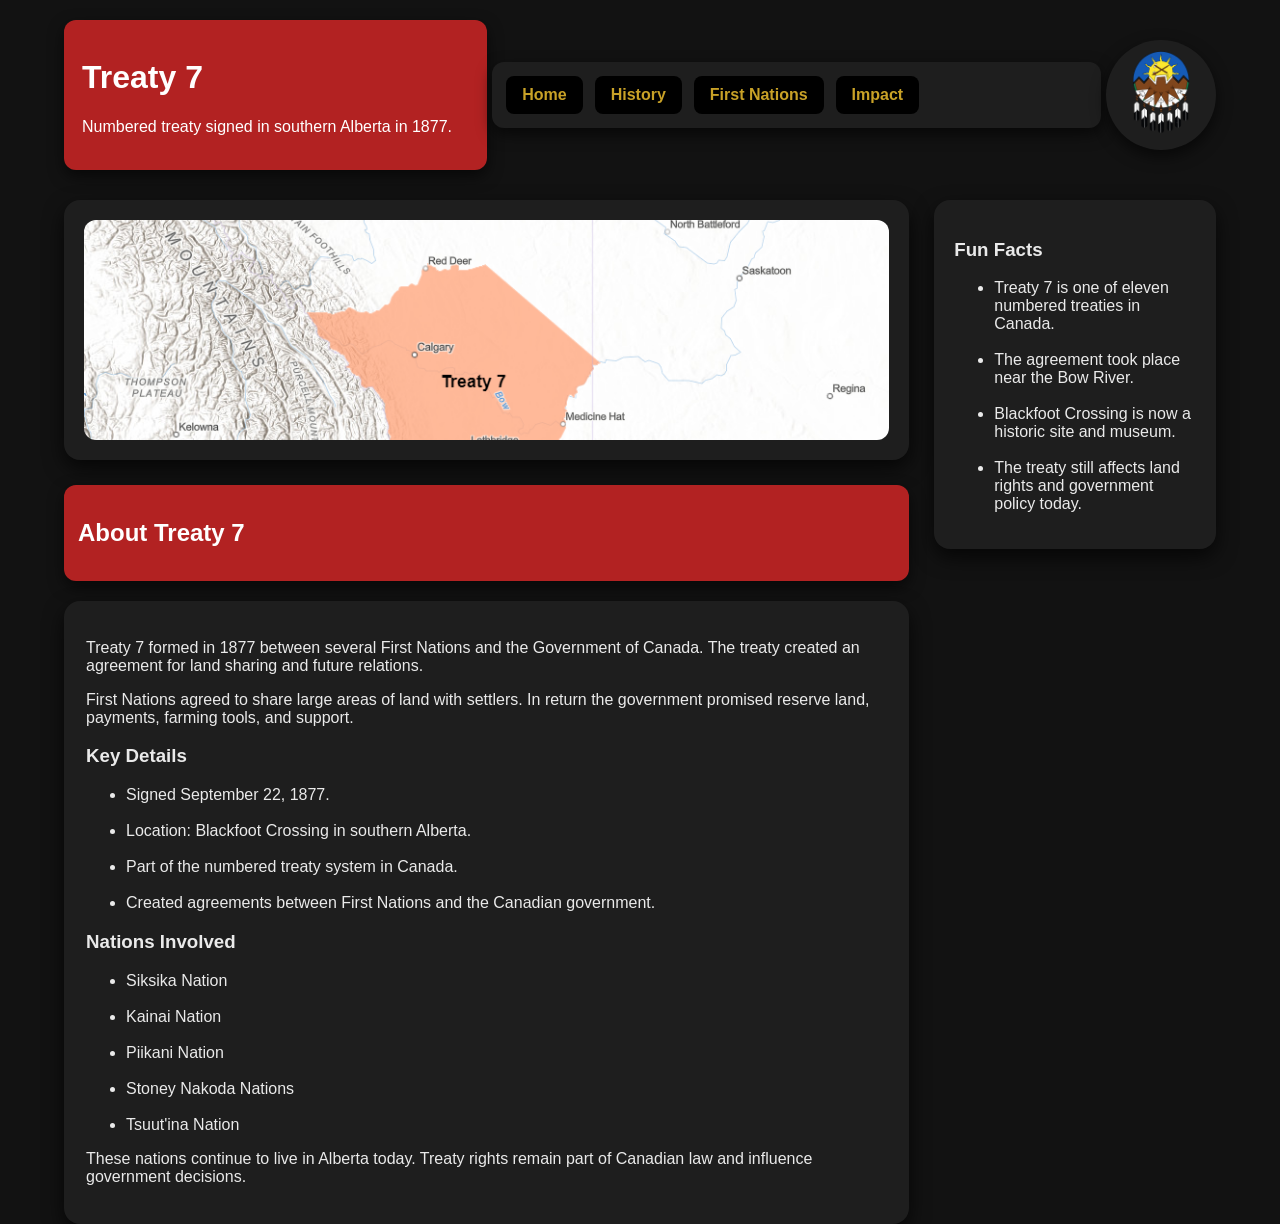
==== index.html @ 4aa3cc57 "added hystory web page" ====
<!DOCTYPE html>
<html>
    <head>
        <meta charset="UTF-8">
        <meta name="viewport" content="width=device-width, initial-scale=1.0">
        <title>Treaty 7</title>
        <link rel="stylesheet" href="style-sheet.css">
        <style>
        

        </style>
    </head>

<body>

<div class="container">

    <header class="top">

        <div class="heading">
            <h1>Treaty 7</h1>
            <p>Numbered treaty signed in southern Alberta in 1877.</p>
        </div>

        <nav class="nav">
            <a href="index.html">Home</a>
            <a href="history.html">History</a>
            <a href="#">First Nations</a>
            <a href="#">Impact</a>
        </nav>

        <div class="logo">
            <img src="images/treaty7logo.png" alt="Logo Image" id="logo">
        </div>

    </header>

    <div class="main">

        <div class="left">

            <div class="banner">
                <img src="images/Treaty7banner.png" alt="Banner Image" id="banner">
            </div>

            <div class="subheading">
                <h2>About Treaty 7</h2>
            </div>

            <div class="info">

                <p>
                Treaty 7 formed in 1877 between several First Nations and the Government of Canada. 
                The treaty created an agreement for land sharing and future relations.
                </p>

                <p>
                First Nations agreed to share large areas of land with settlers. 
                In return the government promised reserve land, payments, farming tools, and support.
                </p>

                <h3>Key Details</h3>

                <ul>
                    <li>Signed September 22, 1877.</li>
                    <br/>
                    <li>Location: Blackfoot Crossing in southern Alberta.</li>
                    <br/>
                    <li>Part of the numbered treaty system in Canada.</li>
                    <br/>
                    <li>Created agreements between First Nations and the Canadian government.</li>
                </ul>

                <h3>Nations Involved</h3>

                <ul>
                    <li>Siksika Nation</li>
                    <br/>
                    <li>Kainai Nation</li>
                    <br/>
                    <li>Piikani Nation</li>
                    <br/>
                    <li>Stoney Nakoda Nations</li>
                    <br/>
                    <li>Tsuut'ina Nation</li>
                </ul>

                <p>
                These nations continue to live in Alberta today. 
                Treaty rights remain part of Canadian law and influence government decisions.
                </p>

            </div>

        </div>

        <aside class="sidebar">

            <div class="funfacts">

                <h3>Fun Facts</h3>

                <ul>
                    <li>Treaty 7 is one of eleven numbered treaties in Canada.</li>
                    <br/>
                    <li>The agreement took place near the Bow River.</li>
                    <br/>
                    <li>Blackfoot Crossing is now a historic site and museum.</li>
                    <br/>
                    <li>The treaty still affects land rights and government policy today.</li>
                </ul>

            </div>

        </aside>

    </div>

</div>

</body>
</html>
---- style-sheet.css ----
body
{
    margin: 0;
    font-family: Arial, sans-serif;
    background-color: #121212;
    color: #EAEAEA;
}

.container
{
    width: 90%;
    margin: auto;
}

/* top layout */

.top
{
    display: flex;
    align-items: center;
    justify-content: space-between;
    margin-top: 20px;
}

.heading
{
    background-color: #B22222;
    color: white;
    padding: 18px;
    border-radius: 12px;
    box-shadow: 0 6px 15px rgba(0,0,0,0.6);
    flex: 2;
    transition: transform 0.3s;
}

.heading:hover
{
    transform: translateY(-3px);
}

/* navigation buttons */

.nav
{
    background-color: #1E1E1E;
    padding: 14px;
    border-radius: 12px;
    flex: 3;
    display: flex;
    gap: 12px;
    box-shadow: 0 6px 15px rgba(0,0,0,0.6);
    margin-left: 5px;
}

.nav a
{
    background-color: #000000;
    color: #C9A227;
    padding: 10px 16px;
    border-radius: 8px;
    text-decoration: none;
    font-weight: bold;
    transition: transform 0.2s, background-color 0.2s;
}

.nav a:hover
{
    background-color: #B22222;
    transform: scale(1.1);
    color: white;
}

/* logo */

.logo
{
    background-color: #1E1E1E;
    width: 110px;
    height: 110px;
    border-radius: 50%;
    display: flex;
    align-items: center;
    justify-content: center;
    box-shadow: 0 6px 15px rgba(0,0,0,0.6);
    transition: transform 0.3s;
    margin-left: 5px;
}
#logo
{
    width: 60px;
}

.logo:hover
{
    transform: scale(1.05);
}

.main{
        display: flex;
        margin-top: 30px;
    }

    .left{
        flex: 3;
    }

    .banner{
        background-color: #1E1E1E;
        height: 220px;
        border-radius: 16px;
        padding: 20px;
        margin-bottom: 25px;
        box-shadow: 0 8px 20px rgba(0,0,0,0.7);
        transition: transform 0.3s;
    }
    #banner{
        width: 100%;
        height: 100%;
        object-fit: cover;
        border-radius: 12px;
    }

    .banner:hover{
        transform: translateY(-4px);
    }

    .subheading{
        background-color: #B22222;
        color: white;
        padding: 14px;
        border-radius: 12px;
        margin-bottom: 20px;
        box-shadow: 0 6px 15px rgba(0,0,0,0.6);
    }

    .info{
        background-color: #1E1E1E;
        padding: 22px;
        border-radius: 16px;
        box-shadow: 0 8px 20px rgba(0,0,0,0.7);
    }

    /* sidebar */

    .sidebar{
        flex: 1;
        margin-left: 25px;
    }

    .funfacts{
        background-color: #1E1E1E;
        padding: 20px;
        border-radius: 16px;
        box-shadow: 0 8px 20px rgba(0,0,0,0.7);
        transition: transform 0.3s;
    }

    .funfacts:hover{
        transform: translateY(-4px);
    }
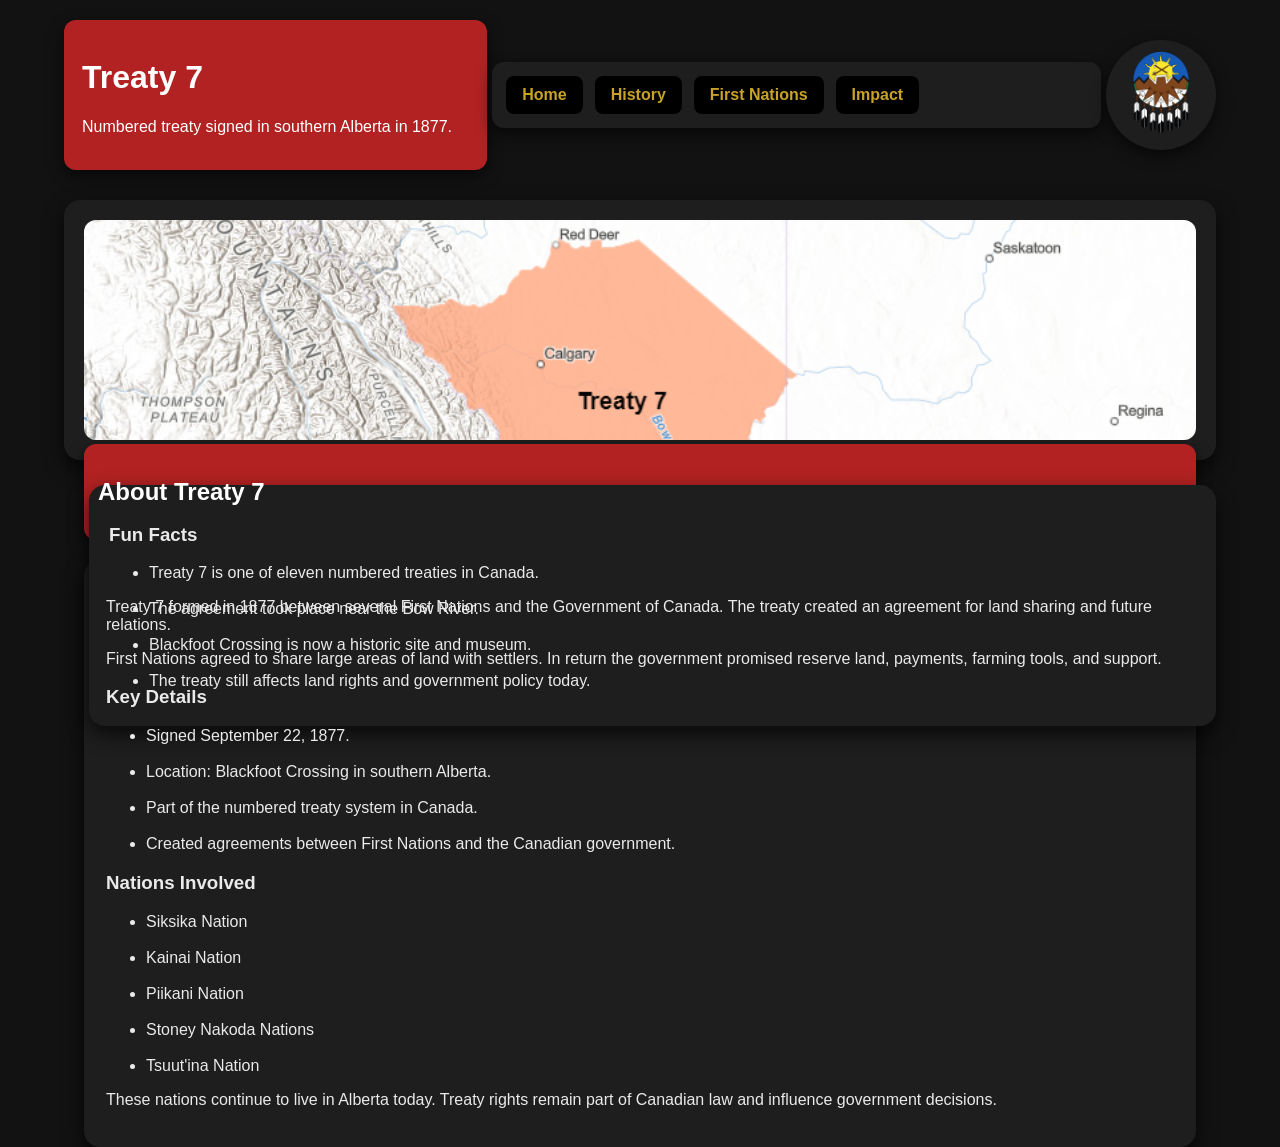
==== commit d55ce519: "did something" ====
--- a/index.html
+++ b/index.html
@@ -40,8 +40,9 @@
         <div class="left">
 
             <div class="banner">
-                <img src="images/Treaty7banner.png" alt="Banner Image" id="banner">
-            </div>
+                <img src="images/Treaty7banner.png" alt="Banner Image" id="banner" 
+</div>
+            
 
             <div class="subheading">
                 <h2>About Treaty 7</h2>
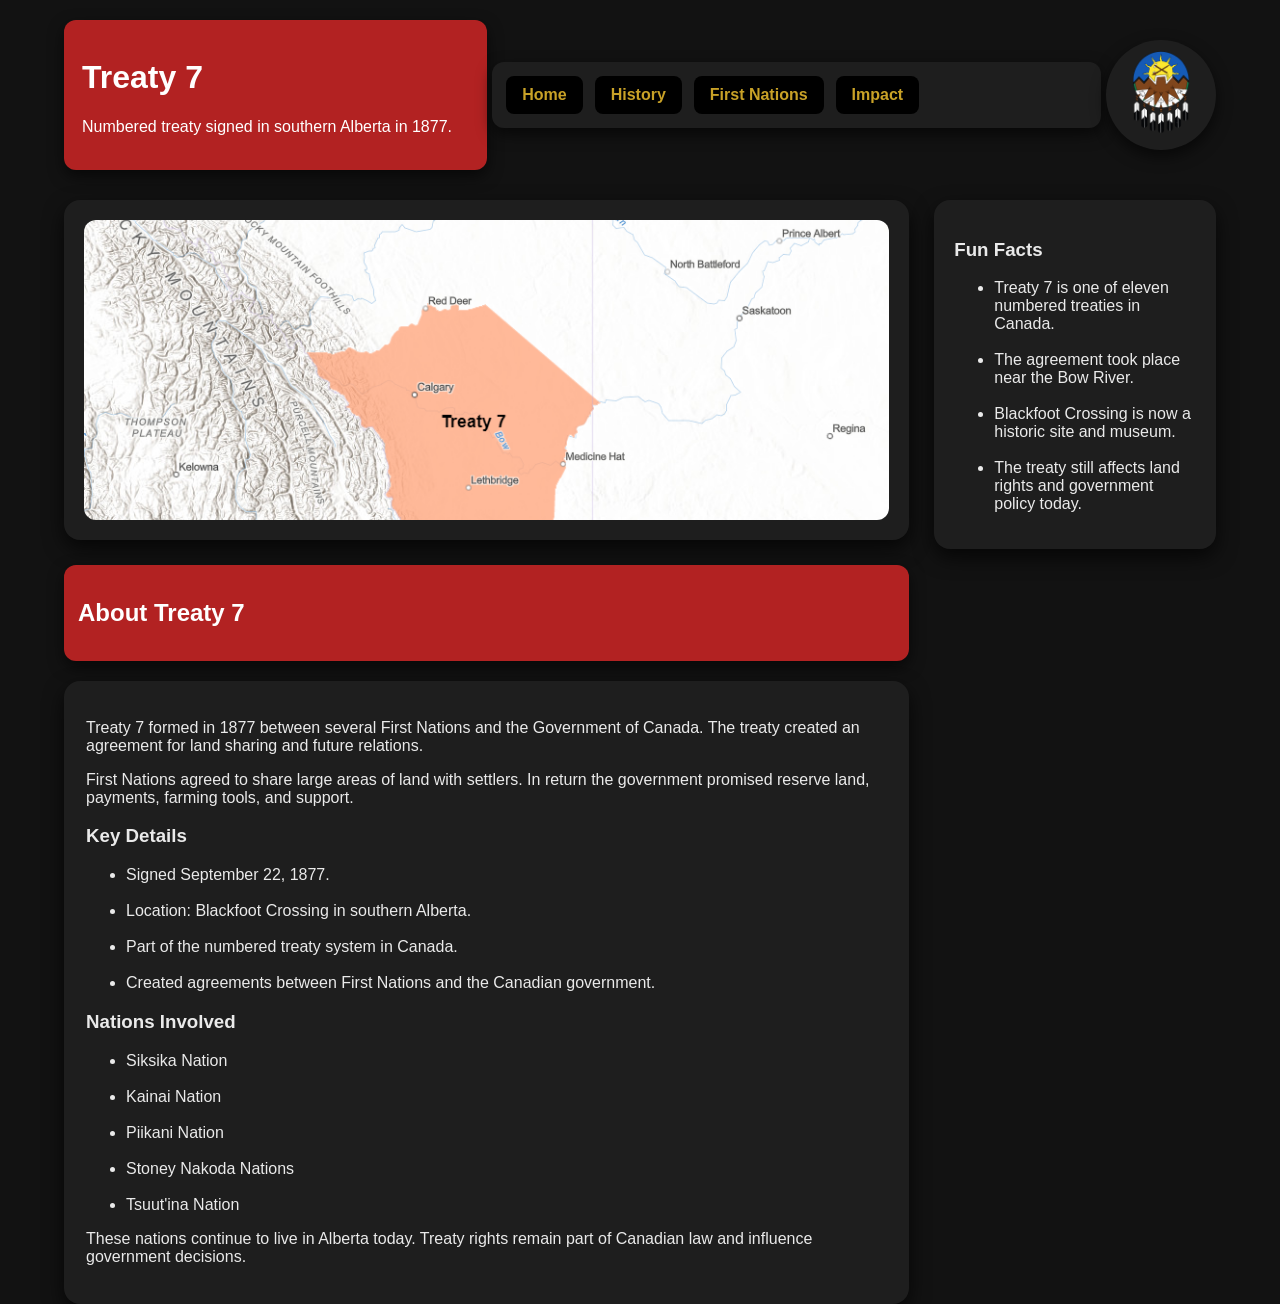
==== commit 76347c0f: "hello" ====
--- a/index.html
+++ b/index.html
@@ -5,11 +5,7 @@
         <meta name="viewport" content="width=device-width, initial-scale=1.0">
         <title>Treaty 7</title>
         <link rel="stylesheet" href="style-sheet.css">
-        <style>
         
-
-        </style>
-    </head>
 
 <body>
 
@@ -25,7 +21,7 @@
         <nav class="nav">
             <a href="index.html">Home</a>
             <a href="history.html">History</a>
-            <a href="#">First Nations</a>
+            <a href="firstnations.html">First Nations</a>
             <a href="#">Impact</a>
         </nav>
 
@@ -39,11 +35,9 @@
 
         <div class="left">
 
-            <div class="banner">
-                <img src="images/Treaty7banner.png" alt="Banner Image" id="banner" 
-</div>
-            
-
+            <div class="banner" style="height: 300px;">
+                <img src="images/Treaty7banner.png" alt="Banner Image" id="banner">
+            </div>
             <div class="subheading">
                 <h2>About Treaty 7</h2>
             </div>
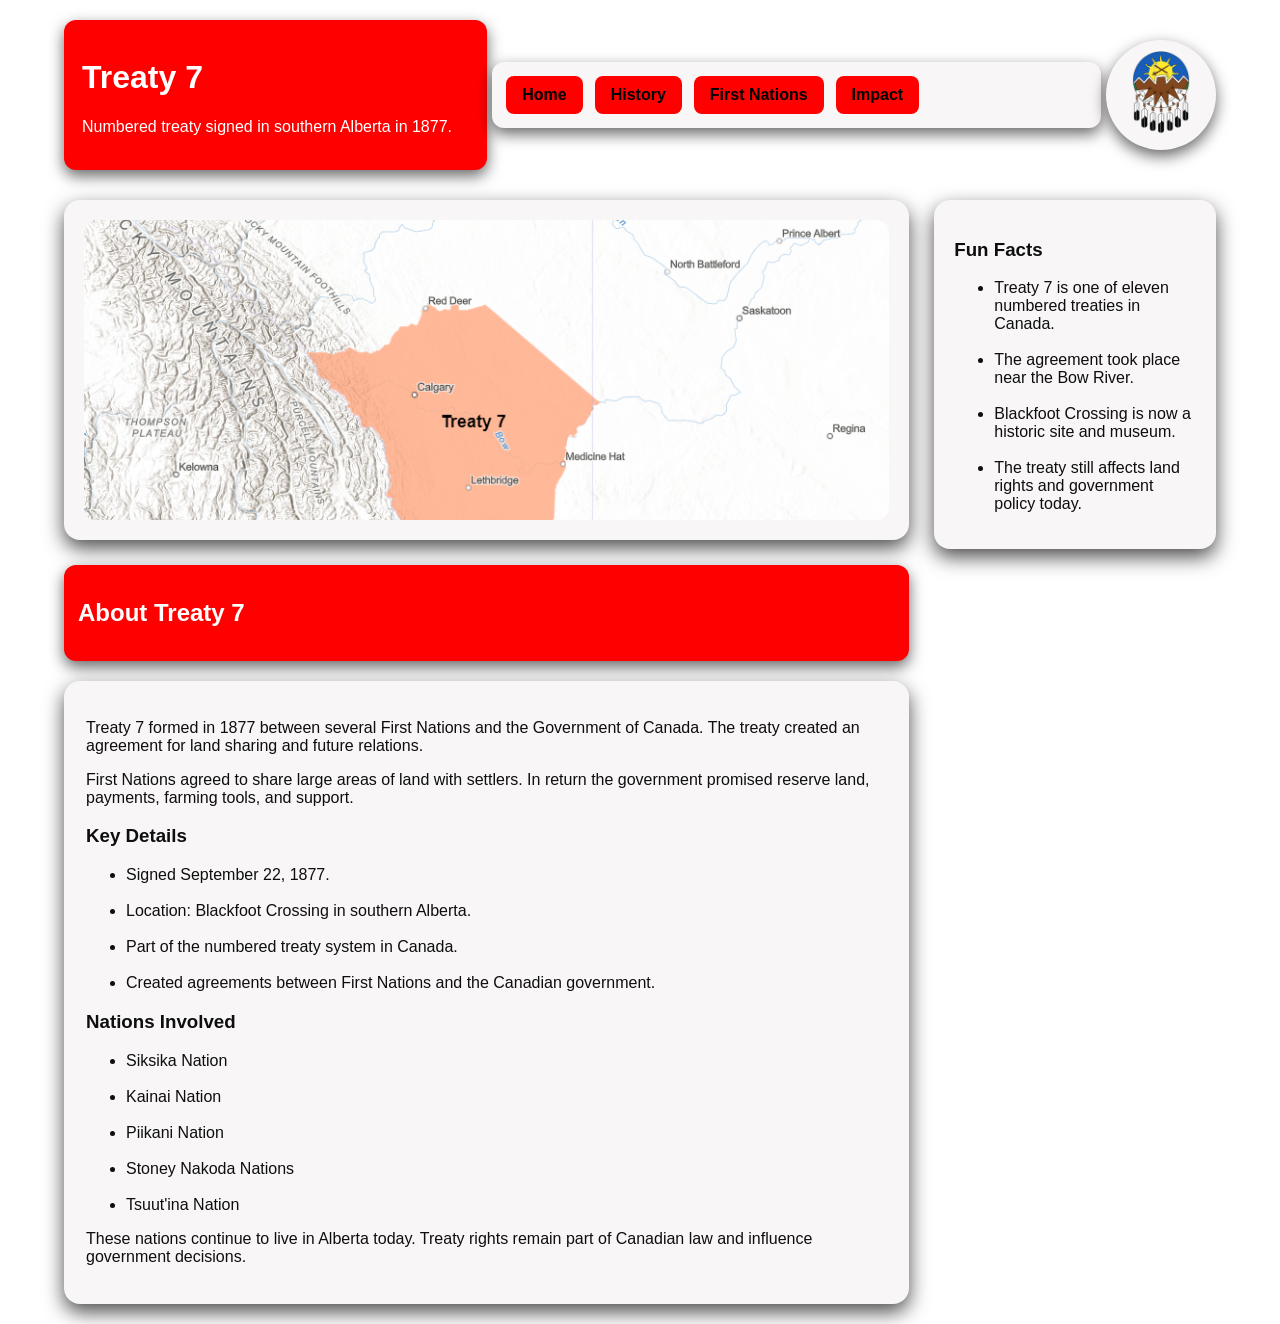
==== commit 7a29dbc0: "hardman's recomedation" ====
--- a/index.html
+++ b/index.html
@@ -1,117 +1,102 @@
-<!DOCTYPE html>
+<!doctype html>
 <html>
-    <head>
-        <meta charset="UTF-8">
-        <meta name="viewport" content="width=device-width, initial-scale=1.0">
-        <title>Treaty 7</title>
-        <link rel="stylesheet" href="style-sheet.css">
-        
+  <head>
+    <meta charset="UTF-8" />
+    <meta name="viewport" content="width=device-width, initial-scale=1.0" />
+    <title>Treaty 7</title>
+    <link rel="stylesheet" href="style-sheet.css" />
+  </head>
+  <body>
+    <header class="top">
+      <!-- This is correct -->
+      <div class="heading">
+        <h1>Treaty 7</h1>
+        <p>Numbered treaty signed in southern Alberta in 1877.</p>
+      </div>
 
-<body>
+      <nav class="nav">
+        <a href="index.html">Home</a>
+        <a href="history.html">History</a>
+        <a href="firstnations.html">First Nations</a>
+        <a href="#">Impact</a>
+      </nav>
 
-<div class="container">
-
-    <header class="top">
-
-        <div class="heading">
-            <h1>Treaty 7</h1>
-            <p>Numbered treaty signed in southern Alberta in 1877.</p>
-        </div>
-
-        <nav class="nav">
-            <a href="index.html">Home</a>
-            <a href="history.html">History</a>
-            <a href="firstnations.html">First Nations</a>
-            <a href="#">Impact</a>
-        </nav>
-
-        <div class="logo">
-            <img src="images/treaty7logo.png" alt="Logo Image" id="logo">
-        </div>
-
+      <!-- This one is correct. -->
+      <div id="logo">
+        <img src="images/treaty7logo.png" alt="Logo Image" />
+      </div>
     </header>
 
-    <div class="main">
-
-        <div class="left">
-
-            <div class="banner" style="height: 300px;">
-                <img src="images/Treaty7banner.png" alt="Banner Image" id="banner">
-            </div>
-            <div class="subheading">
-                <h2>About Treaty 7</h2>
-            </div>
-
-            <div class="info">
-
-                <p>
-                Treaty 7 formed in 1877 between several First Nations and the Government of Canada. 
-                The treaty created an agreement for land sharing and future relations.
-                </p>
-
-                <p>
-                First Nations agreed to share large areas of land with settlers. 
-                In return the government promised reserve land, payments, farming tools, and support.
-                </p>
-
-                <h3>Key Details</h3>
-
-                <ul>
-                    <li>Signed September 22, 1877.</li>
-                    <br/>
-                    <li>Location: Blackfoot Crossing in southern Alberta.</li>
-                    <br/>
-                    <li>Part of the numbered treaty system in Canada.</li>
-                    <br/>
-                    <li>Created agreements between First Nations and the Canadian government.</li>
-                </ul>
-
-                <h3>Nations Involved</h3>
-
-                <ul>
-                    <li>Siksika Nation</li>
-                    <br/>
-                    <li>Kainai Nation</li>
-                    <br/>
-                    <li>Piikani Nation</li>
-                    <br/>
-                    <li>Stoney Nakoda Nations</li>
-                    <br/>
-                    <li>Tsuut'ina Nation</li>
-                </ul>
-
-                <p>
-                These nations continue to live in Alberta today. 
-                Treaty rights remain part of Canadian law and influence government decisions.
-                </p>
-
-            </div>
-
+    <main>
+      <!-- Change this to section -->
+      <section class="left">
+        <!-- This div also makes sense -->
+        <div class="banner" style="height: 300px">
+          <img src="images/Treaty7banner.png" alt="Banner Image" id="banner" />
         </div>
-
-        <aside class="sidebar">
-
-            <div class="funfacts">
-
-                <h3>Fun Facts</h3>
-
-                <ul>
-                    <li>Treaty 7 is one of eleven numbered treaties in Canada.</li>
-                    <br/>
-                    <li>The agreement took place near the Bow River.</li>
-                    <br/>
-                    <li>Blackfoot Crossing is now a historic site and museum.</li>
-                    <br/>
-                    <li>The treaty still affects land rights and government policy today.</li>
-                </ul>
-
-            </div>
-
-        </aside>
-
-    </div>
-
-</div>
-
-</body>
+        <!-- Based on styling, this also makes sense -->
+        <div class="subheading">
+          <h2>About Treaty 7</h2>
+        </div>
+        <!-- This div makes sense -->
+        <div class="info">
+          <p>
+            Treaty 7 formed in 1877 between several First Nations and the
+            Government of Canada. The treaty created an agreement for land
+            sharing and future relations.
+          </p>
+          <p>
+            First Nations agreed to share large areas of land with settlers. In
+            return the government promised reserve land, payments, farming
+            tools, and support.
+          </p>
+          <h3>Key Details</h3>
+          <ul>
+            <li>Signed September 22, 1877.</li>
+            <br />
+            <li>Location: Blackfoot Crossing in southern Alberta.</li>
+            <br />
+            <li>Part of the numbered treaty system in Canada.</li>
+            <br />
+            <li>
+              Created agreements between First Nations and the Canadian
+              government.
+            </li>
+          </ul>
+          <h3>Nations Involved</h3>
+          <ul>
+            <li>Siksika Nation</li>
+            <br />
+            <li>Kainai Nation</li>
+            <br />
+            <li>Piikani Nation</li>
+            <br />
+            <li>Stoney Nakoda Nations</li>
+            <br />
+            <li>Tsuut'ina Nation</li>
+          </ul>
+          <p>
+            These nations continue to live in Alberta today. Treaty rights
+            remain part of Canadian law and influence government decisions.
+          </p>
+        </div>
+      </section>
+      <aside class="sidebar">
+        <div class="funfacts">
+          <h3>Fun Facts</h3>
+          <ul>
+            <li>Treaty 7 is one of eleven numbered treaties in Canada.</li>
+            <br />
+            <li>The agreement took place near the Bow River.</li>
+            <br />
+            <li>Blackfoot Crossing is now a historic site and museum.</li>
+            <br />
+            <li>
+              The treaty still affects land rights and government policy today.
+            </li>
+          </ul>
+        </div>
+      </aside>
+    </main>
+  </body>
 </html>
--- a/style-sheet.css
+++ b/style-sheet.css
@@ -1,161 +1,175 @@
-body
-{
-    margin: 0;
-    font-family: Arial, sans-serif;
-    background-color: #121212;
-    color: #EAEAEA;
+/* Reset default browser margin and set global styles */
+body {
+  margin: 0; /* Removes default page margin */
+  font-family: Arial, sans-serif; /* Sets the font for the whole site */
+  background-color: oklch(
+    100% 0.00011 271.152
+  ); /* Dark background for night mode look */
+  color: #0e0e0e; /* Light text color for contrast */
 }
 
-.container
-{
-    width: 90%;
-    margin: auto;
+/* Main page container */
+header,
+main {
+  width: 90%; /* Makes content slightly narrower than full screen */
+  margin: auto; /* Centers the container horizontally */
 }
 
-/* top layout */
+/* ===== TOP SECTION LAYOUT ===== */
 
-.top
-{
-    display: flex;
-    align-items: center;
-    justify-content: space-between;
-    margin-top: 20px;
+.top {
+  display: flex; /* Uses flexbox layout */
+  align-items: center; /* Vertically centers items */
+  justify-content: space-between; /* Spaces items evenly */
+  margin-top: 20px; /* Adds space above the top section */
 }
 
-.heading
-{
-    background-color: #B22222;
-    color: white;
-    padding: 18px;
-    border-radius: 12px;
-    box-shadow: 0 6px 15px rgba(0,0,0,0.6);
-    flex: 2;
-    transition: transform 0.3s;
+/* Website title/header box */
+.heading {
+  background-color: #ff0000; /* Dark red background */
+  color: white; /* White text */
+  padding: 18px; /* Space inside the box */
+  border-radius: 12px; /* Rounded corners */
+  box-shadow: 0 6px 15px rgba(0, 0, 0, 0.6); /* Shadow for depth */
+  flex: 2; /* Takes 2 parts of the flex layout */
+  transition: transform 0.3s; /* Smooth hover animation */
 }
 
-.heading:hover
-{
-    transform: translateY(-3px);
+/* Small hover lift effect */
+.heading:hover {
+  transform: translateY(-3px); /* Moves box slightly upward */
 }
 
-/* navigation buttons */
+/* ===== NAVIGATION BAR ===== */
 
-.nav
-{
-    background-color: #1E1E1E;
-    padding: 14px;
-    border-radius: 12px;
-    flex: 3;
-    display: flex;
-    gap: 12px;
-    box-shadow: 0 6px 15px rgba(0,0,0,0.6);
-    margin-left: 5px;
+.nav {
+  background-color: #f8f6f6; /* Dark grey background */
+  padding: 14px; /* Space inside nav bar */
+  border-radius: 12px; /* Rounded corners */
+  flex: 3; /* Takes more space than heading */
+  display: flex; /* Flex layout for buttons */
+  gap: 12px; /* Space between buttons */
+  box-shadow: 0 6px 15px rgba(0, 0, 0, 0.6); /* Shadow */
+  margin-left: 5px; /* Small gap from heading */
 }
 
-.nav a
-{
-    background-color: #000000;
-    color: #C9A227;
-    padding: 10px 16px;
-    border-radius: 8px;
-    text-decoration: none;
-    font-weight: bold;
-    transition: transform 0.2s, background-color 0.2s;
+/* Navigation links styled like buttons */
+.nav a {
+  background-color: #ff0000; /* Black button background */
+  color: #000000; /* Gold text color */
+  padding: 10px 16px; /* Button size */
+  border-radius: 8px; /* Rounded button edges */
+  text-decoration: none; /* Removes underline */
+  font-weight: bold; /* Bold text */
+  transition:
+    transform 0.2s,
+    background-color 0.2s; /* Smooth animation */
 }
 
-.nav a:hover
-{
-    background-color: #B22222;
-    transform: scale(1.1);
-    color: white;
+/* Button hover effect */
+.nav a:hover {
+  background-color: #b22222; /* Turns red on hover */
+  transform: scale(1.1); /* Slight enlargement */
+  color: rgb(255, 255, 255); /* Text turns white */
 }
 
-/* logo */
+/* ===== LOGO STYLING ===== */
 
-.logo
-{
-    background-color: #1E1E1E;
-    width: 110px;
-    height: 110px;
-    border-radius: 50%;
-    display: flex;
-    align-items: center;
-    justify-content: center;
-    box-shadow: 0 6px 15px rgba(0,0,0,0.6);
-    transition: transform 0.3s;
-    margin-left: 5px;
-}
-#logo
-{
-    width: 60px;
+#logo {
+  background-color: #f8f6f6; /* Dark circle background */
+  width: 110px; /* Circle width */
+  height: 110px; /* Circle height */
+  border-radius: 50%; /* Makes it a circle */
+  display: flex; /* Flexbox for centering logo */
+  align-items: center; /* Vertical center */
+  justify-content: center; /* Horizontal center */
+  box-shadow: 0 6px 15px rgba(0, 0, 0, 0.6); /* Shadow */
+  transition: transform 0.3s; /* Smooth hover animation */
+  margin-left: 5px; /* Space from nav */
 }
 
-.logo:hover
-{
-    transform: scale(1.05);
+/* Actual image inside logo circle */
+#logo img {
+  width: 60px; /* Logo image size */
 }
 
-.main{
-        display: flex;
-        margin-top: 30px;
-    }
+/* Logo hover effect */
+#logo:hover {
+  transform: scale(1.05); /* Slight zoom when hovered */
+}
 
-    .left{
-        flex: 3;
-    }
+/* ===== MAIN CONTENT LAYOUT ===== */
 
-    .banner{
-        background-color: #1E1E1E;
-        height: 220px;
-        border-radius: 16px;
-        padding: 20px;
-        margin-bottom: 25px;
-        box-shadow: 0 8px 20px rgba(0,0,0,0.7);
-        transition: transform 0.3s;
-    }
-    #banner{
-        width: 100%;
-        height: 100%;
-        object-fit: cover;
-        border-radius: 12px;
-    }
+main {
+  display: flex; /* Creates two-column layout */
+  margin-top: 30px; /* Space above main content */
+}
 
-    .banner:hover{
-        transform: translateY(-4px);
-    }
+/* Left content area */
+.left {
+  flex: 3; /* Takes most of the page width */
+}
 
-    .subheading{
-        background-color: #B22222;
-        color: white;
-        padding: 14px;
-        border-radius: 12px;
-        margin-bottom: 20px;
-        box-shadow: 0 6px 15px rgba(0,0,0,0.6);
-    }
+/* Banner section */
+.banner {
+  background-color: #f8f6f6; /* Dark background */
+  height: 220px; /* Fixed height */
+  border-radius: 16px; /* Rounded corners */
+  padding: 20px; /* Space inside */
+  margin-bottom: 25px; /* Space below banner */
+  box-shadow: 0 8px 20px rgba(0, 0, 0, 0.7); /* Deep shadow */
+  transition: transform 0.3s; /* Hover animation */
+}
 
-    .info{
-        background-color: #1E1E1E;
-        padding: 22px;
-        border-radius: 16px;
-        box-shadow: 0 8px 20px rgba(0,0,0,0.7);
-    }
+/* Banner image settings */
+#banner {
+  width: 100%; /* Makes image fill container */
+  height: 100%; /* Matches container height */
+  object-fit: cover; /* Crops image properly */
+  border-radius: 12px; /* Rounded edges */
+}
 
-    /* sidebar */
+/* Banner hover effect */
+.banner:hover {
+  transform: translateY(-4px); /* Slight lift */
+}
 
-    .sidebar{
-        flex: 1;
-        margin-left: 25px;
-    }
+/* Subheading boxes */
+.subheading {
+  background-color: #ff0000; /* Red header */
+  color: white; /* White text */
+  padding: 14px; /* Inner spacing */
+  border-radius: 12px; /* Rounded edges */
+  margin-bottom: 20px; /* Space below */
+  box-shadow: 0 6px 15px rgba(0, 0, 0, 0.6); /* Shadow */
+}
 
-    .funfacts{
-        background-color: #1E1E1E;
-        padding: 20px;
-        border-radius: 16px;
-        box-shadow: 0 8px 20px rgba(0,0,0,0.7);
-        transition: transform 0.3s;
-    }
+/* Information content section */
+.info {
+  background-color: #f8f6f6; /* Dark background */
+  padding: 22px; /* Inner spacing */
+  border-radius: 16px; /* Rounded edges */
+  box-shadow: 0 8px 20px rgba(0, 0, 0, 0.7); /* Shadow for depth */
+  margin-bottom: 20px;
+}
 
-    .funfacts:hover{
-        transform: translateY(-4px);
-    }
+/* ===== SIDEBAR ===== */
 
+.sidebar {
+  flex: 1; /* Smaller column on the right */
+  margin-left: 25px; /* Space between main content and sidebar */
+}
+
+/* Fun facts card */
+.funfacts {
+  background-color: #f8f6f6; /* Dark background */
+  padding: 20px; /* Inner spacing */
+  border-radius: 16px; /* Rounded corners */
+  box-shadow: 0 8px 20px rgba(0, 0, 0, 0.7); /* Shadow */
+  transition: transform 0.3s; /* Hover animation */
+}
+
+/* Fun facts hover effect */
+.funfacts:hover {
+  transform: translateY(-4px); /* Slight lift */
+}
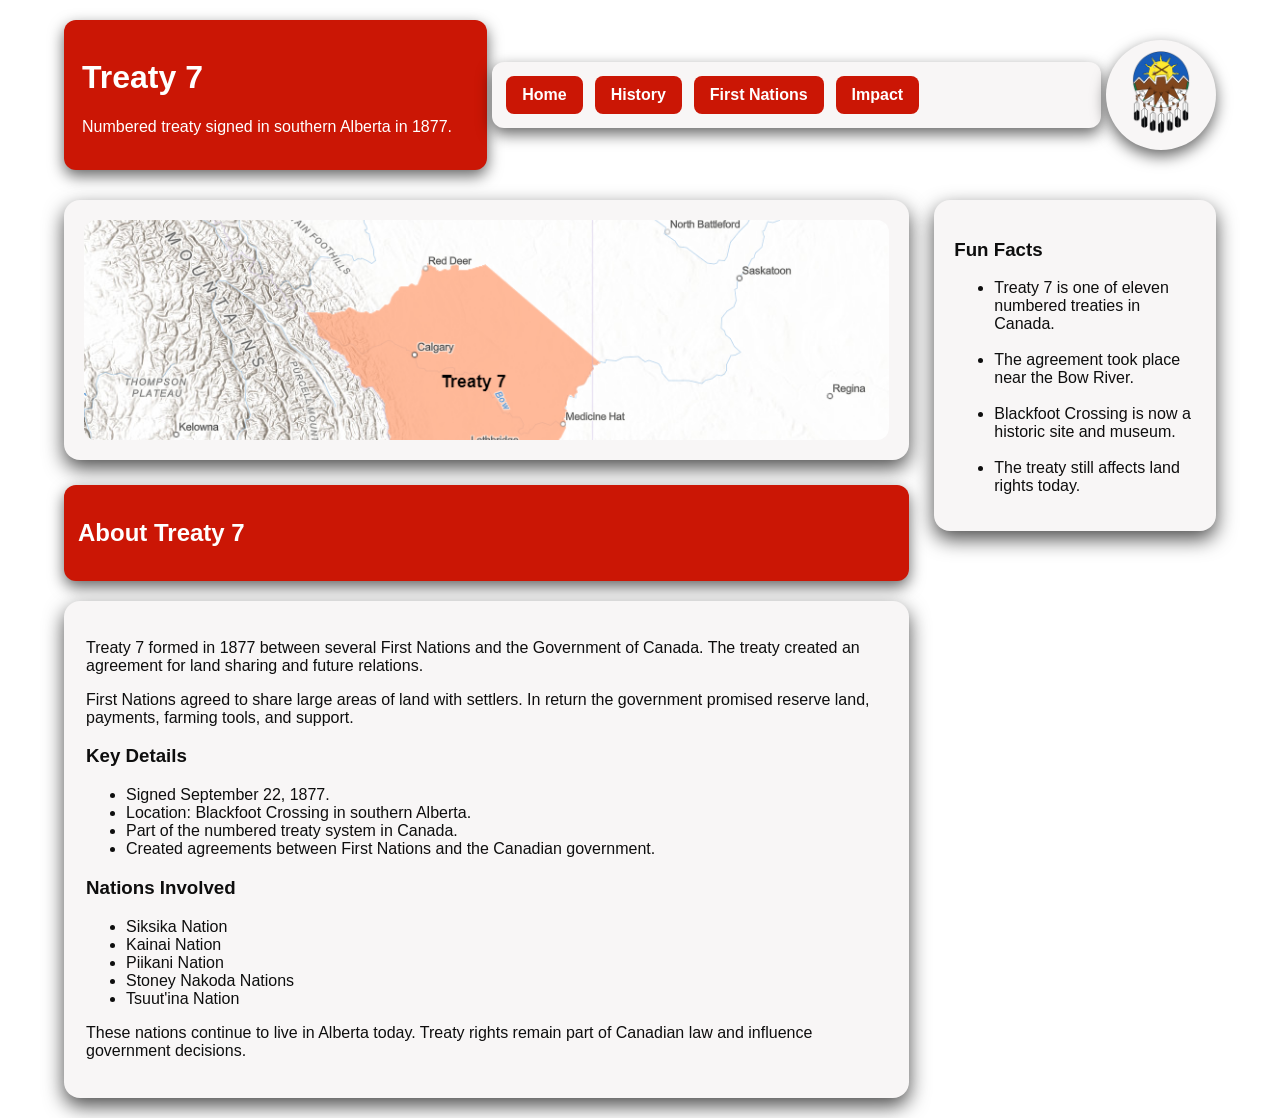
==== commit 35a3a82f: "new fixes" ====
--- a/index.html
+++ b/index.html
@@ -1,14 +1,13 @@
 <!doctype html>
-<html>
+<html lang="en">
   <head>
     <meta charset="UTF-8" />
     <meta name="viewport" content="width=device-width, initial-scale=1.0" />
     <title>Treaty 7</title>
-    <link rel="stylesheet" href="style-sheet.css" />
+    <link rel="stylesheet" href="styling/style-sheet.css" />
   </head>
   <body>
     <header class="top">
-      <!-- This is correct -->
       <div class="heading">
         <h1>Treaty 7</h1>
         <p>Numbered treaty signed in southern Alberta in 1877.</p>
@@ -20,25 +19,18 @@
         <a href="firstnations.html">First Nations</a>
         <a href="#">Impact</a>
       </nav>
-
-      <!-- This one is correct. -->
       <div id="logo">
         <img src="images/treaty7logo.png" alt="Logo Image" />
       </div>
     </header>
-
     <main>
-      <!-- Change this to section -->
       <section class="left">
-        <!-- This div also makes sense -->
-        <div class="banner" style="height: 300px">
+        <div class="banner">
           <img src="images/Treaty7banner.png" alt="Banner Image" id="banner" />
         </div>
-        <!-- Based on styling, this also makes sense -->
         <div class="subheading">
           <h2>About Treaty 7</h2>
         </div>
-        <!-- This div makes sense -->
         <div class="info">
           <p>
             Treaty 7 formed in 1877 between several First Nations and the
@@ -53,11 +45,8 @@
           <h3>Key Details</h3>
           <ul>
             <li>Signed September 22, 1877.</li>
-            <br />
             <li>Location: Blackfoot Crossing in southern Alberta.</li>
-            <br />
             <li>Part of the numbered treaty system in Canada.</li>
-            <br />
             <li>
               Created agreements between First Nations and the Canadian
               government.
@@ -66,13 +55,9 @@
           <h3>Nations Involved</h3>
           <ul>
             <li>Siksika Nation</li>
-            <br />
             <li>Kainai Nation</li>
-            <br />
             <li>Piikani Nation</li>
-            <br />
             <li>Stoney Nakoda Nations</li>
-            <br />
             <li>Tsuut'ina Nation</li>
           </ul>
           <p>
@@ -91,9 +76,7 @@
             <br />
             <li>Blackfoot Crossing is now a historic site and museum.</li>
             <br />
-            <li>
-              The treaty still affects land rights and government policy today.
-            </li>
+            <li>The treaty still affects land rights today.</li>
           </ul>
         </div>
       </aside>
--- a/styling/style-sheet.css
+++ b/styling/style-sheet.css
@@ -0,0 +1,175 @@
+/* Reset default browser margin and set global styles */
+body {
+  margin: 0; /* Removes default page margin */
+  font-family: Arial, sans-serif; /* Sets the font for the whole site */
+  background-color: oklch(
+    100% 0.00011 271.152
+  ); /* Dark background for night mode look */
+  color: #0e0e0e; /* Light text color for contrast */
+}
+
+/* Main page container */
+header,
+main {
+  width: 90%; /* Makes content slightly narrower than full screen */
+  margin: auto; /* Centers the container horizontally */
+}
+
+/* ===== TOP SECTION LAYOUT ===== */
+
+.top {
+  display: flex; /* Uses flexbox layout */
+  align-items: center; /* Vertically centers items */
+  justify-content: space-between; /* Spaces items evenly */
+  margin-top: 20px; /* Adds space above the top section */
+}
+
+/* Website title/header box */
+.heading {
+  background-color: #cb1605; /* Dark red background */
+  color: white; /* White text */
+  padding: 18px; /* Space inside the box */
+  border-radius: 12px; /* Rounded corners */
+  box-shadow: 0 6px 15px rgba(0, 0, 0, 0.6); /* Shadow for depth */
+  flex: 2; /* Takes 2 parts of the flex layout */
+  transition: transform 0.3s; /* Smooth hover animation */
+}
+
+/* Small hover lift effect */
+.heading:hover {
+  transform: translateY(-3px); /* Moves box slightly upward */
+}
+
+/* ===== NAVIGATION BAR ===== */
+
+.nav {
+  background-color: #f8f6f6; /* Dark grey background */
+  padding: 14px; /* Space inside nav bar */
+  border-radius: 12px; /* Rounded corners */
+  flex: 3; /* Takes more space than heading */
+  display: flex; /* Flex layout for buttons */
+  gap: 12px; /* Space between buttons */
+  box-shadow: 0 6px 15px rgba(0, 0, 0, 0.6); /* Shadow */
+  margin-left: 5px; /* Small gap from heading */
+}
+
+/* Navigation links styled like buttons */
+.nav a {
+  background-color: #cb1605; /* Dark red button background */
+  color: #ffffff; /* White text color */
+  padding: 10px 16px; /* Button size */
+  border-radius: 8px; /* Rounded button edges */
+  text-decoration: none; /* Removes underline */
+  font-weight: bold; /* Bold text */
+  transition:
+    transform 0.2s,
+    background-color 0.2s; /* Smooth animation */
+}
+
+/* Button hover effect */
+.nav a:hover {
+  background-color: #961c1c; /* Turns red on hover */
+  transform: scale(1.1); /* Slight enlargement */
+  color: rgb(255, 255, 255); /* Text turns white */
+}
+
+/* ===== LOGO STYLING ===== */
+
+#logo {
+  background-color: #f8f6f6; /* Dark circle background */
+  width: 110px; /* Circle width */
+  height: 110px; /* Circle height */
+  border-radius: 50%; /* Makes it a circle */
+  display: flex; /* Flexbox for centering logo */
+  align-items: center; /* Vertical center */
+  justify-content: center; /* Horizontal center */
+  box-shadow: 0 6px 15px rgba(0, 0, 0, 0.6); /* Shadow */
+  transition: transform 0.3s; /* Smooth hover animation */
+  margin-left: 5px; /* Space from nav */
+}
+
+/* Actual image inside logo circle */
+#logo img {
+  width: 60px; /* Logo image size */
+}
+
+/* Logo hover effect */
+#logo:hover {
+  transform: scale(1.05); /* Slight zoom when hovered */
+}
+
+/* ===== MAIN CONTENT LAYOUT ===== */
+
+main {
+  display: flex; /* Creates two-column layout */
+  margin-top: 30px; /* Space above main content */
+}
+
+/* Left content area */
+.left {
+  flex: 3; /* Takes most of the page width */
+}
+
+/* Banner section */
+.banner {
+  background-color: #f8f6f6; /* Dark background */
+  height: 220px; /* Fixed height */
+  border-radius: 16px; /* Rounded corners */
+  padding: 20px; /* Space inside */
+  margin-bottom: 25px; /* Space below banner */
+  box-shadow: 0 8px 20px rgba(0, 0, 0, 0.7); /* Deep shadow */
+  transition: transform 0.3s; /* Hover animation */
+}
+
+/* Banner image settings */
+#banner {
+  width: 100%; /* Makes image fill container */
+  height: 100%; /* Matches container height */
+  object-fit: cover; /* Crops image properly */
+  border-radius: 12px; /* Rounded edges */
+}
+
+/* Banner hover effect */
+.banner:hover {
+  transform: translateY(-4px); /* Slight lift */
+}
+
+/* Subheading boxes */
+.subheading {
+  background-color: #cb1605; /* Red header */
+  color: white; /* White text */
+  padding: 14px; /* Inner spacing */
+  border-radius: 12px; /* Rounded edges */
+  margin-bottom: 20px; /* Space below */
+  box-shadow: 0 6px 15px rgba(0, 0, 0, 0.6); /* Shadow */
+}
+
+/* Information content section */
+.info {
+  background-color: #f8f6f6; /* Dark background */
+  padding: 22px; /* Inner spacing */
+  border-radius: 16px; /* Rounded edges */
+  box-shadow: 0 8px 20px rgba(0, 0, 0, 0.7); /* Shadow for depth */
+  margin-bottom: 20px;
+}
+
+/* ===== SIDEBAR ===== */
+
+.sidebar {
+  flex: 1; /* Smaller column on the right */
+  margin-left: 25px; /* Space between main content and sidebar */
+}
+
+/* Fun facts card */
+.funfacts {
+  background-color: #f8f6f6; /* Dark background */
+  padding: 20px; /* Inner spacing */
+  border-radius: 16px; /* Rounded corners */
+  box-shadow: 0 8px 20px rgba(0, 0, 0, 0.7); /* Shadow */
+  transition: transform 0.3s; /* Hover animation */
+}
+
+/* Fun facts hover effect */
+.funfacts:hover {
+  transform: translateY(-4px); /* Slight lift */
+}
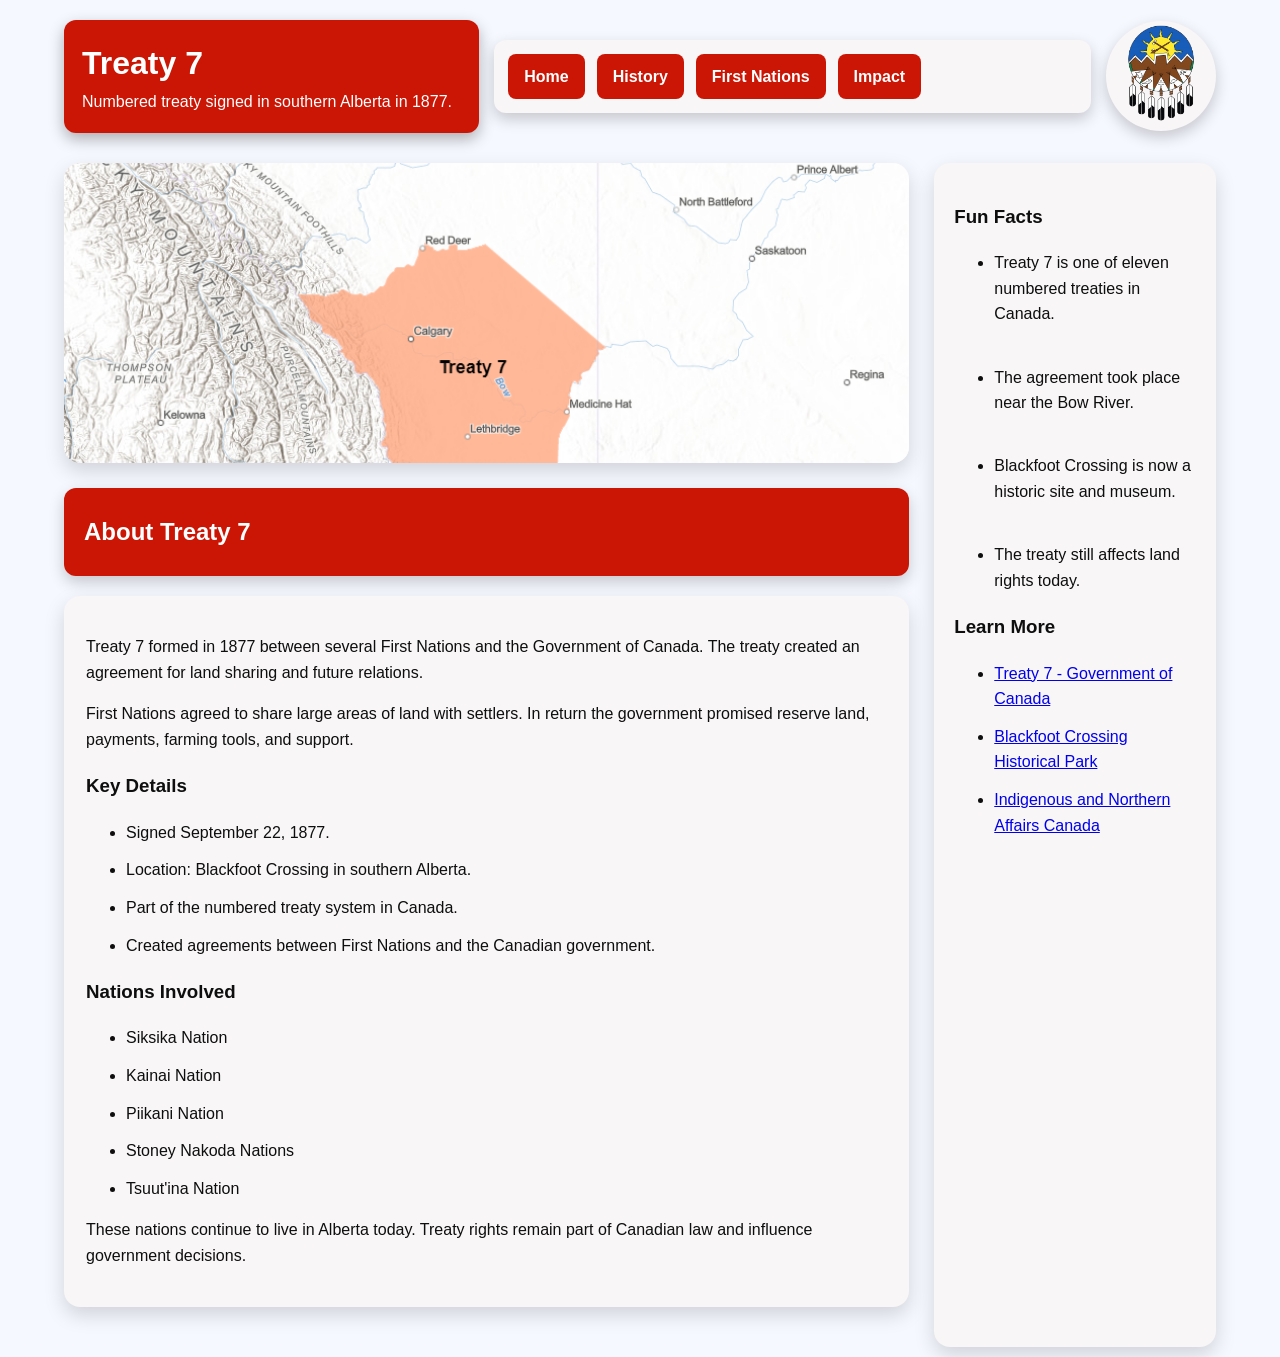
==== commit 7f6cfdfb: "Update navigation links and enhance impact page content" ====
--- a/index.html
+++ b/index.html
@@ -17,7 +17,7 @@
         <a href="index.html">Home</a>
         <a href="history.html">History</a>
         <a href="firstnations.html">First Nations</a>
-        <a href="#">Impact</a>
+        <a href="impact.html">Impact</a>
       </nav>
       <div id="logo">
         <img src="images/treaty7logo.png" alt="Logo Image" />
@@ -78,6 +78,12 @@
             <br />
             <li>The treaty still affects land rights today.</li>
           </ul>
+          <h3>Learn More</h3>
+          <ul>
+            <li><a href="https://www.rcaanc-cirnac.gc.ca/eng/1100100028793/1581292336658" target="_blank">Treaty 7 - Government of Canada</a></li>
+            <li><a href="https://blackfootcrossing.ca/" target="_blank">Blackfoot Crossing Historical Park</a></li>
+            <li><a href="https://www.canada.ca/en/indigenous-northern-affairs.html" target="_blank">Indigenous and Northern Affairs Canada</a></li>
+          </ul>
         </div>
       </aside>
     </main>
--- a/styling/style-sheet.css
+++ b/styling/style-sheet.css
@@ -1,175 +1,184 @@
 /* Reset default browser margin and set global styles */
 body {
-  margin: 0; /* Removes default page margin */
-  font-family: Arial, sans-serif; /* Sets the font for the whole site */
-  background-color: oklch(
-    100% 0.00011 271.152
-  ); /* Dark background for night mode look */
-  color: #0e0e0e; /* Light text color for contrast */
+  margin: 0;
+  font-family: Arial, sans-serif;
+  /* Light background color - adjusted for better browser compatibility */
+  background-color: oklch(98% 0.01 271);
+  color: #0e0e0e;
+  line-height: 1.6; /* Improves readability */
 }
 
 /* Main page container */
 header,
 main {
-  width: 90%; /* Makes content slightly narrower than full screen */
-  margin: auto; /* Centers the container horizontally */
+  width: 90%;
+  max-width: 1200px; /* Prevents site from getting too wide on huge monitors */
+  margin: auto;
 }
 
 /* ===== TOP SECTION LAYOUT ===== */
 
 .top {
-  display: flex; /* Uses flexbox layout */
-  align-items: center; /* Vertically centers items */
-  justify-content: space-between; /* Spaces items evenly */
-  margin-top: 20px; /* Adds space above the top section */
+  display: flex;
+  align-items: center;
+  justify-content: space-between;
+  margin-top: 20px;
+  gap: 15px; /* Adds consistent spacing between flex items */
 }
 
-/* Website title/header box */
 .heading {
-  background-color: #cb1605; /* Dark red background */
-  color: white; /* White text */
-  padding: 18px; /* Space inside the box */
-  border-radius: 12px; /* Rounded corners */
-  box-shadow: 0 6px 15px rgba(0, 0, 0, 0.6); /* Shadow for depth */
-  flex: 2; /* Takes 2 parts of the flex layout */
-  transition: transform 0.3s; /* Smooth hover animation */
+  background-color: #cb1605;
+  color: white;
+  padding: 18px;
+  border-radius: 12px;
+  box-shadow: 0 6px 15px rgba(0, 0, 0, 0.3);
+  flex: 2;
+  transition: transform 0.3s;
 }
 
-/* Small hover lift effect */
+.heading h1,
+.heading p {
+  margin: 0; /* Removes default margins to keep box tight */
+}
+
 .heading:hover {
-  transform: translateY(-3px); /* Moves box slightly upward */
+  transform: translateY(-3px);
 }
 
 /* ===== NAVIGATION BAR ===== */
 
 .nav {
-  background-color: #f8f6f6; /* Dark grey background */
-  padding: 14px; /* Space inside nav bar */
-  border-radius: 12px; /* Rounded corners */
-  flex: 3; /* Takes more space than heading */
-  display: flex; /* Flex layout for buttons */
-  gap: 12px; /* Space between buttons */
-  box-shadow: 0 6px 15px rgba(0, 0, 0, 0.6); /* Shadow */
-  margin-left: 5px; /* Small gap from heading */
+  background-color: #f8f6f6;
+  padding: 14px;
+  border-radius: 12px;
+  flex: 3;
+  display: flex;
+  gap: 12px;
+  box-shadow: 0 6px 15px rgba(0, 0, 0, 0.2);
 }
 
-/* Navigation links styled like buttons */
 .nav a {
-  background-color: #cb1605; /* Dark red button background */
-  color: #ffffff; /* White text color */
-  padding: 10px 16px; /* Button size */
-  border-radius: 8px; /* Rounded button edges */
-  text-decoration: none; /* Removes underline */
-  font-weight: bold; /* Bold text */
+  background-color: #cb1605;
+  color: #ffffff;
+  padding: 10px 16px;
+  border-radius: 8px;
+  text-decoration: none;
+  font-weight: bold;
   transition:
     transform 0.2s,
-    background-color 0.2s; /* Smooth animation */
+    background-color 0.2s;
 }
 
-/* Button hover effect */
 .nav a:hover {
-  background-color: #961c1c; /* Turns red on hover */
-  transform: scale(1.1); /* Slight enlargement */
-  color: rgb(255, 255, 255); /* Text turns white */
+  background-color: #7a1717;
+  transform: scale(1.05);
 }
 
 /* ===== LOGO STYLING ===== */
 
 #logo {
-  background-color: #f8f6f6; /* Dark circle background */
-  width: 110px; /* Circle width */
-  height: 110px; /* Circle height */
-  border-radius: 50%; /* Makes it a circle */
-  display: flex; /* Flexbox for centering logo */
-  align-items: center; /* Vertical center */
-  justify-content: center; /* Horizontal center */
-  box-shadow: 0 6px 15px rgba(0, 0, 0, 0.6); /* Shadow */
-  transition: transform 0.3s; /* Smooth hover animation */
-  margin-left: 5px; /* Space from nav */
+  background-color: #f8f6f6;
+  width: 110px;
+  height: 110px;
+  border-radius: 50%;
+  display: flex;
+  align-items: center;
+  justify-content: center;
+  box-shadow: 0 6px 15px rgba(0, 0, 0, 0.2);
+  transition: transform 0.3s;
+  flex-shrink: 0; /* Prevents logo from squishing */
 }
 
-/* Actual image inside logo circle */
 #logo img {
-  width: 60px; /* Logo image size */
+  width: 70px;
+  height: auto;
 }
 
-/* Logo hover effect */
 #logo:hover {
-  transform: scale(1.05); /* Slight zoom when hovered */
+  transform: rotate(5deg) scale(1.05); /* Added a slight tilt for fun */
 }
 
 /* ===== MAIN CONTENT LAYOUT ===== */
 
 main {
-  display: flex; /* Creates two-column layout */
-  margin-top: 30px; /* Space above main content */
+  display: flex;
+  gap: 25px; /* Modern way to handle spacing between columns */
+  margin-top: 30px;
+  margin-bottom: 50px;
 }
 
-/* Left content area */
 .left {
-  flex: 3; /* Takes most of the page width */
+  flex: 3;
 }
 
-/* Banner section */
 .banner {
-  background-color: #f8f6f6; /* Dark background */
-  height: 220px; /* Fixed height */
-  border-radius: 16px; /* Rounded corners */
-  padding: 20px; /* Space inside */
-  margin-bottom: 25px; /* Space below banner */
-  box-shadow: 0 8px 20px rgba(0, 0, 0, 0.7); /* Deep shadow */
-  transition: transform 0.3s; /* Hover animation */
+  background-color: #f8f6f6;
+  height: 300px; /* Matched to your HTML height */
+  border-radius: 16px;
+  overflow: hidden; /* Ensures image doesn't bleed over rounded corners */
+  margin-bottom: 25px;
+  box-shadow: 0 8px 20px rgba(0, 0, 0, 0.15);
+  transition: transform 0.3s;
 }
 
-/* Banner image settings */
 #banner {
-  width: 100%; /* Makes image fill container */
-  height: 100%; /* Matches container height */
-  object-fit: cover; /* Crops image properly */
-  border-radius: 12px; /* Rounded edges */
+  width: 100%;
+  height: 100%;
+  object-fit: cover;
 }
 
-/* Banner hover effect */
 .banner:hover {
-  transform: translateY(-4px); /* Slight lift */
+  transform: translateY(-4px);
 }
 
-/* Subheading boxes */
 .subheading {
-  background-color: #cb1605; /* Red header */
-  color: white; /* White text */
-  padding: 14px; /* Inner spacing */
-  border-radius: 12px; /* Rounded edges */
-  margin-bottom: 20px; /* Space below */
-  box-shadow: 0 6px 15px rgba(0, 0, 0, 0.6); /* Shadow */
+  background-color: #cb1605;
+  color: white;
+  padding: 5px 20px;
+  border-radius: 12px;
+  margin-bottom: 20px;
+  box-shadow: 0 6px 15px rgba(0, 0, 0, 0.2);
 }
 
-/* Information content section */
 .info {
-  background-color: #f8f6f6; /* Dark background */
-  padding: 22px; /* Inner spacing */
-  border-radius: 16px; /* Rounded edges */
-  box-shadow: 0 8px 20px rgba(0, 0, 0, 0.7); /* Shadow for depth */
-  margin-bottom: 20px;
+  background-color: #f8f6f6;
+  padding: 22px;
+  border-radius: 16px;
+  box-shadow: 0 8px 20px rgba(0, 0, 0, 0.15);
 }
 
-/* ===== SIDEBAR ===== */
-
-.sidebar {
-  flex: 1; /* Smaller column on the right */
-  margin-left: 25px; /* Space between main content and sidebar */
+/* Space out list items now that <br> tags are gone */
+ul li {
+  margin-bottom: 12px;
 }
 
-/* Fun facts card */
-.funfacts {
-  background-color: #f8f6f6; /* Dark background */
-  padding: 20px; /* Inner spacing */
-  border-radius: 16px; /* Rounded corners */
-  box-shadow: 0 8px 20px rgba(0, 0, 0, 0.7); /* Shadow */
-  transition: transform 0.3s; /* Hover animation */
+/* ===== SIDEBARS ===== */
+
+/* This container holds BOTH sidebars to stack them on the right */
+.sidebar-container {
+  flex: 1;
+  display: flex;
+  flex-direction: column;
+  gap: 25px;
 }
 
-/* Fun facts hover effect */
-.funfacts:hover {
-  transform: translateY(-4px); /* Slight lift */
+/* Applying styles to both sidebar classes */
+.sidebar,
+.sidebar1 {
+  flex: 1;
 }
+
+.funfacts,
+.geography {
+  background-color: #f8f6f6;
+  padding: 20px;
+  border-radius: 16px;
+  box-shadow: 0 8px 20px rgba(0, 0, 0, 0.15);
+  transition: transform 0.3s;
+  height: 100%;
+}
+
+.funfacts:hover,
+.geography:hover {
+  transform: translateY(-4px);
+}
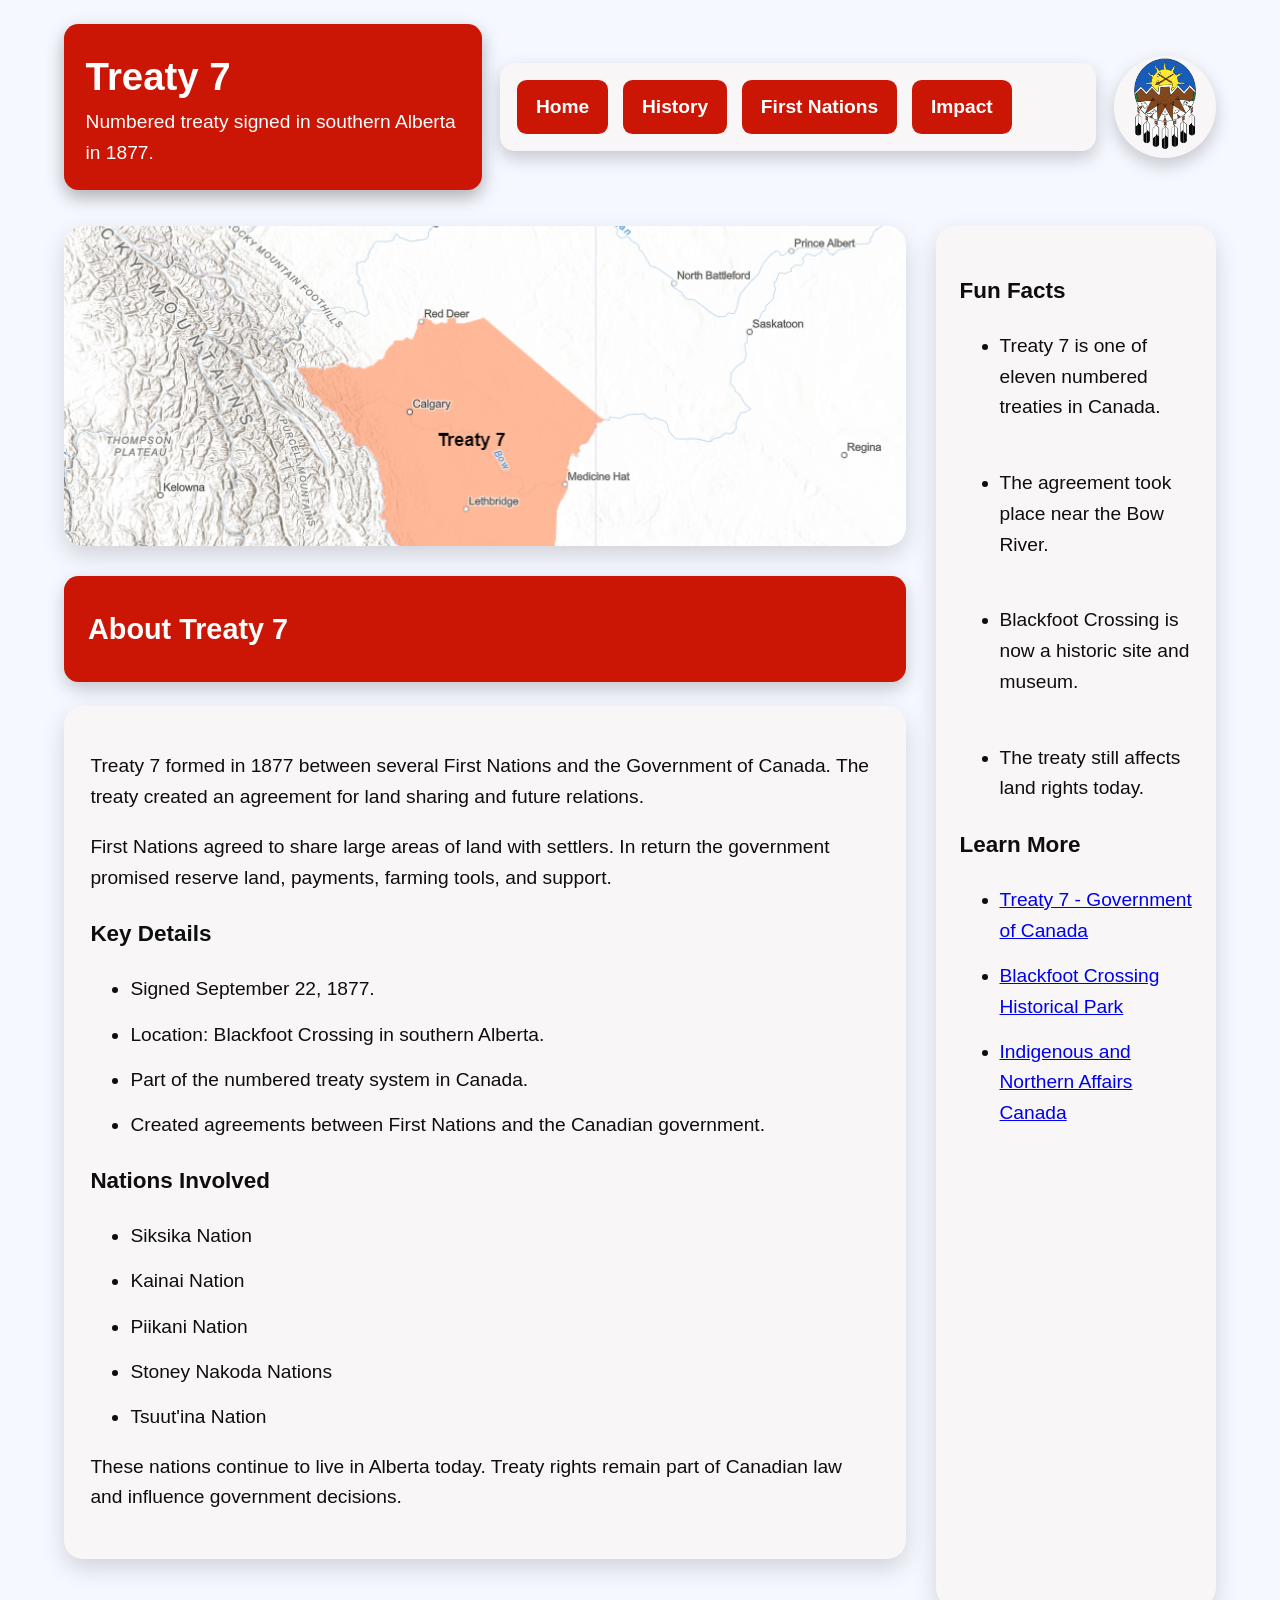
==== commit 0ae78642: "Add comments to HTML files for documentation" ====
--- a/index.html
+++ b/index.html
@@ -1,3 +1,10 @@
+<!--
+  name: Matias Guzman
+  Course: Web Development
+  teacher: Mr.hardman
+  school: PTC
+  Date last modified: may 14, 2026
+-->
 <!doctype html>
 <html lang="en">
   <head>
--- a/styling/style-sheet.css
+++ b/styling/style-sheet.css
@@ -1,10 +1,14 @@
-/* Reset default browser margin and set global styles */
 body {
   margin: 0;
   font-family: Arial, sans-serif;
   /* Light background color - adjusted for better browser compatibility */
   background-color: oklch(98% 0.01 271);
   color: #0e0e0e;
+  font-size: clamp(
+    0.9rem,
+    1vw + 0.5rem,
+    1.2rem
+  ); /* Fluid typography - scales with viewport */
   line-height: 1.6; /* Improves readability */
 }
 
@@ -12,7 +16,7 @@
 header,
 main {
   width: 90%;
-  max-width: 1200px; /* Prevents site from getting too wide on huge monitors */
+  max-width: 75rem; /* Prevents site from getting too wide on huge monitors */
   margin: auto;
 }
 
@@ -22,17 +26,19 @@
   display: flex;
   align-items: center;
   justify-content: space-between;
-  margin-top: 20px;
-  gap: 15px; /* Adds consistent spacing between flex items */
+  flex-wrap: wrap; /* Allows items to wrap on small screens */
+  margin-top: 1.25em;
+  gap: 0.9375em; /* Adds consistent spacing between flex items */
 }
 
 .heading {
   background-color: #cb1605;
   color: white;
-  padding: 18px;
-  border-radius: 12px;
-  box-shadow: 0 6px 15px rgba(0, 0, 0, 0.3);
+  padding: 1.125em;
+  border-radius: 0.75em;
+  box-shadow: 0 0.375em 0.9375em rgba(0, 0, 0, 0.3);
   flex: 2;
+  min-width: 12em; /* Prevents it from getting too squished */
   transition: transform 0.3s;
 }
 
@@ -42,26 +48,28 @@
 }
 
 .heading:hover {
-  transform: translateY(-3px);
+  transform: translateY(-0.1875em);
 }
 
 /* ===== NAVIGATION BAR ===== */
 
 .nav {
   background-color: #f8f6f6;
-  padding: 14px;
-  border-radius: 12px;
+  padding: 0.875em;
+  border-radius: 0.75em;
   flex: 3;
-  display: flex;
-  gap: 12px;
-  box-shadow: 0 6px 15px rgba(0, 0, 0, 0.2);
+  min-width: 12em; /* Prevents it from getting too squished */
+  display: flex;
+  flex-wrap: wrap; /* Nav links wrap instead of overflow */
+  gap: 0.75em;
+  box-shadow: 0 0.375em 0.9375em rgba(0, 0, 0, 0.2);
 }
 
 .nav a {
   background-color: #cb1605;
   color: #ffffff;
-  padding: 10px 16px;
-  border-radius: 8px;
+  padding: 0.625em 1em;
+  border-radius: 0.5em;
   text-decoration: none;
   font-weight: bold;
   transition:
@@ -78,19 +86,19 @@
 
 #logo {
   background-color: #f8f6f6;
-  width: 110px;
-  height: 110px;
+  width: clamp(4em, 8vw, 6.875em); /* Shrinks fluidly with viewport */
+  height: clamp(4em, 8vw, 6.875em);
   border-radius: 50%;
   display: flex;
   align-items: center;
   justify-content: center;
-  box-shadow: 0 6px 15px rgba(0, 0, 0, 0.2);
+  box-shadow: 0 0.375em 0.9375em rgba(0, 0, 0, 0.2);
   transition: transform 0.3s;
   flex-shrink: 0; /* Prevents logo from squishing */
 }
 
 #logo img {
-  width: 70px;
+  width: 65%; /* Scales relative to logo container */
   height: auto;
 }
 
@@ -102,22 +110,24 @@
 
 main {
   display: flex;
-  gap: 25px; /* Modern way to handle spacing between columns */
-  margin-top: 30px;
-  margin-bottom: 50px;
+  flex-wrap: wrap; /* Columns stack on small screens */
+  gap: 1.5625em; /* Modern way to handle spacing between columns */
+  margin-top: 1.875em;
+  margin-bottom: 3.125em;
 }
 
 .left {
   flex: 3;
+  min-width: 18em; /* Collapses to full width below this */
 }
 
 .banner {
   background-color: #f8f6f6;
-  height: 300px; /* Matched to your HTML height */
-  border-radius: 16px;
+  height: clamp(10em, 25vw, 18.75em); /* Fluid height - shrinks with viewport */
+  border-radius: 1em;
   overflow: hidden; /* Ensures image doesn't bleed over rounded corners */
-  margin-bottom: 25px;
-  box-shadow: 0 8px 20px rgba(0, 0, 0, 0.15);
+  margin-bottom: 1.5625em;
+  box-shadow: 0 0.5em 1.25em rgba(0, 0, 0, 0.15);
   transition: transform 0.3s;
 }
 
@@ -128,28 +138,28 @@
 }
 
 .banner:hover {
-  transform: translateY(-4px);
+  transform: translateY(-0.25em);
 }
 
 .subheading {
   background-color: #cb1605;
   color: white;
-  padding: 5px 20px;
-  border-radius: 12px;
-  margin-bottom: 20px;
-  box-shadow: 0 6px 15px rgba(0, 0, 0, 0.2);
+  padding: 0.3125em 1.25em;
+  border-radius: 0.75em;
+  margin-bottom: 1.25em;
+  box-shadow: 0 0.375em 0.9375em rgba(0, 0, 0, 0.2);
 }
 
 .info {
   background-color: #f8f6f6;
-  padding: 22px;
-  border-radius: 16px;
-  box-shadow: 0 8px 20px rgba(0, 0, 0, 0.15);
+  padding: 1.375em;
+  border-radius: 1em;
+  box-shadow: 0 0.5em 1.25em rgba(0, 0, 0, 0.15);
 }
 
 /* Space out list items now that <br> tags are gone */
 ul li {
-  margin-bottom: 12px;
+  margin-bottom: 0.75em;
 }
 
 /* ===== SIDEBARS ===== */
@@ -157,9 +167,10 @@
 /* This container holds BOTH sidebars to stack them on the right */
 .sidebar-container {
   flex: 1;
+  min-width: 12em; /* Collapses to full width below this */
   display: flex;
   flex-direction: column;
-  gap: 25px;
+  gap: 1.5625em;
 }
 
 /* Applying styles to both sidebar classes */
@@ -171,14 +182,48 @@
 .funfacts,
 .geography {
   background-color: #f8f6f6;
-  padding: 20px;
-  border-radius: 16px;
-  box-shadow: 0 8px 20px rgba(0, 0, 0, 0.15);
+  padding: 1.25em;
+  border-radius: 1em;
+  box-shadow: 0 0.5em 1.25em rgba(0, 0, 0, 0.15);
   transition: transform 0.3s;
   height: 100%;
 }
 
 .funfacts:hover,
 .geography:hover {
-  transform: translateY(-4px);
-}
+  transform: translateY(-0.25em);
+}
+
+/* ===== RESPONSIVE BREAKPOINTS ===== */
+
+/* Tablet - stack sidebar below main content */
+@media (max-width: 48em) {
+  .top {
+    flex-direction: column;
+    align-items: stretch;
+  }
+
+  #logo {
+    align-self: center;
+  }
+
+  main {
+    flex-direction: column;
+  }
+
+  .sidebar-container {
+    flex-direction: row; /* Sidebars sit side by side on tablet */
+    flex-wrap: wrap;
+  }
+}
+
+/* Mobile - single column everything */
+@media (max-width: 30em) {
+  .sidebar-container {
+    flex-direction: column;
+  }
+
+  .nav {
+    justify-content: center;
+  }
+}
